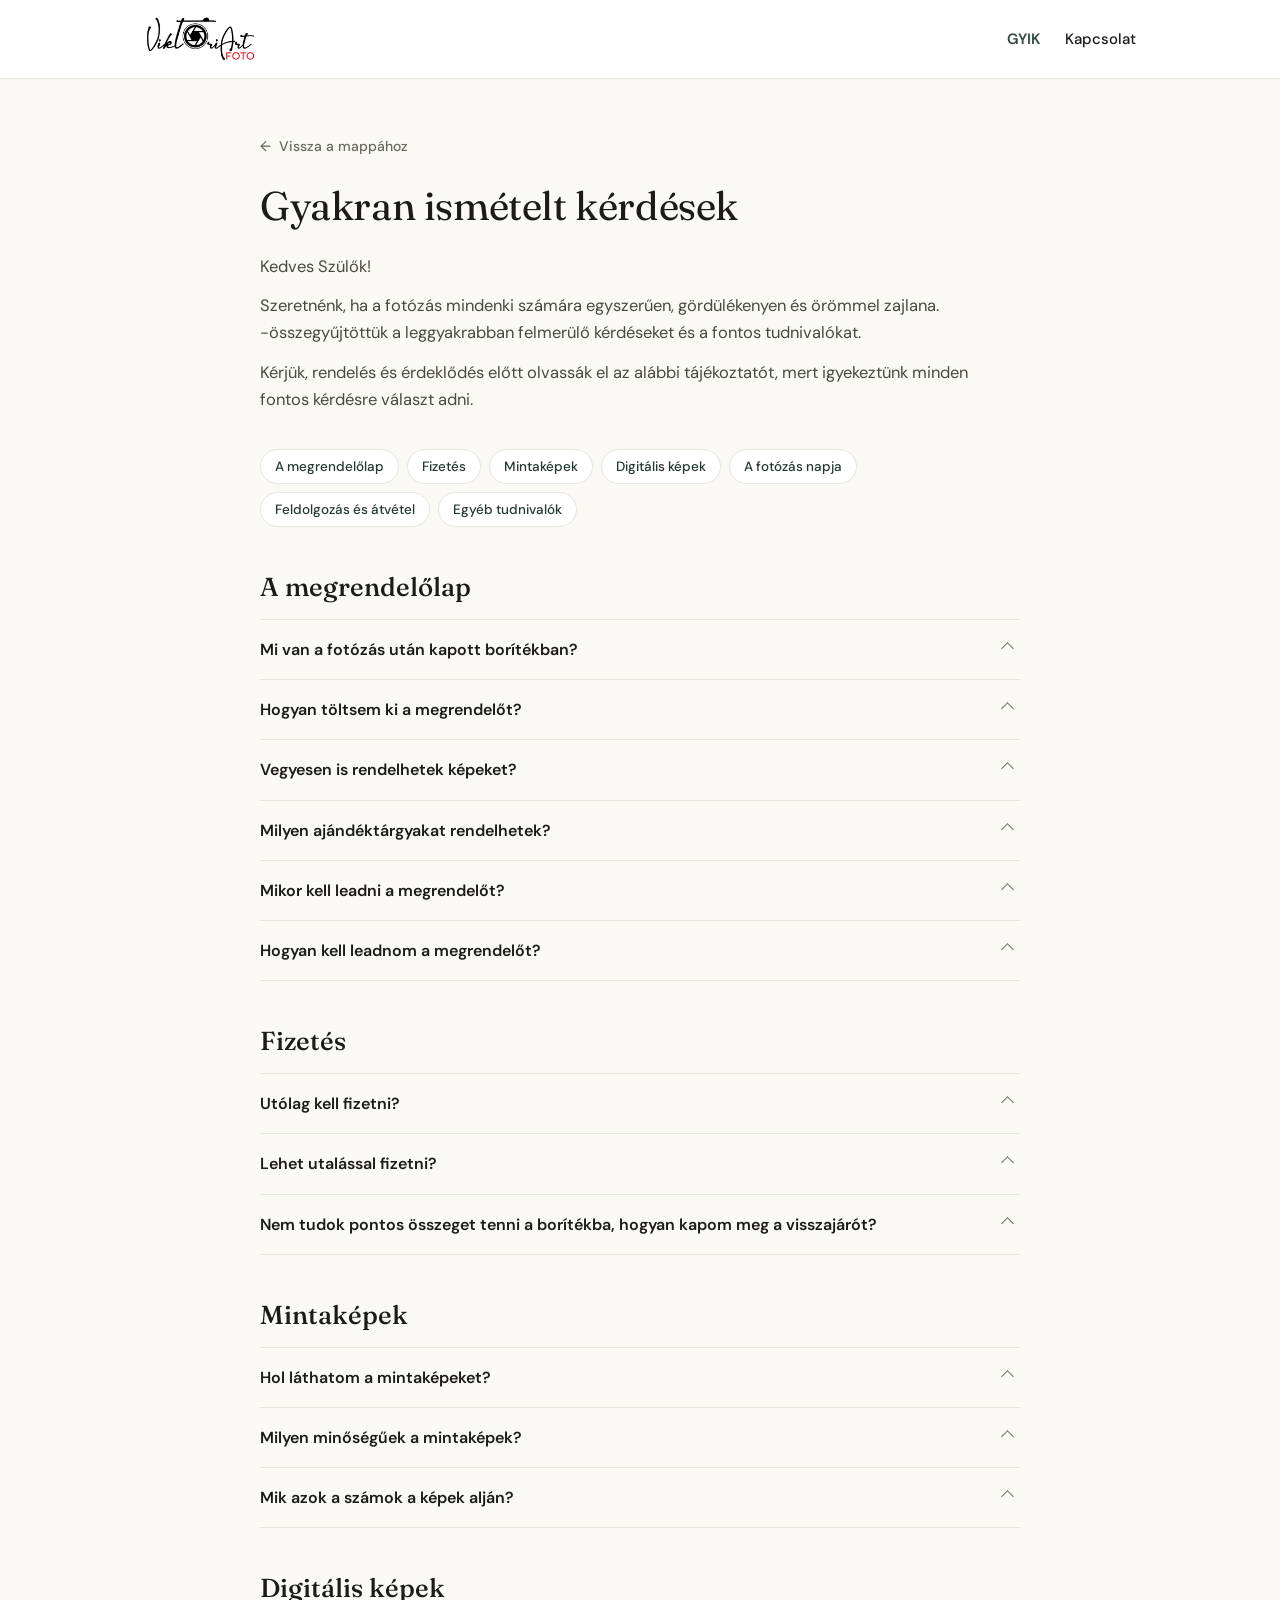
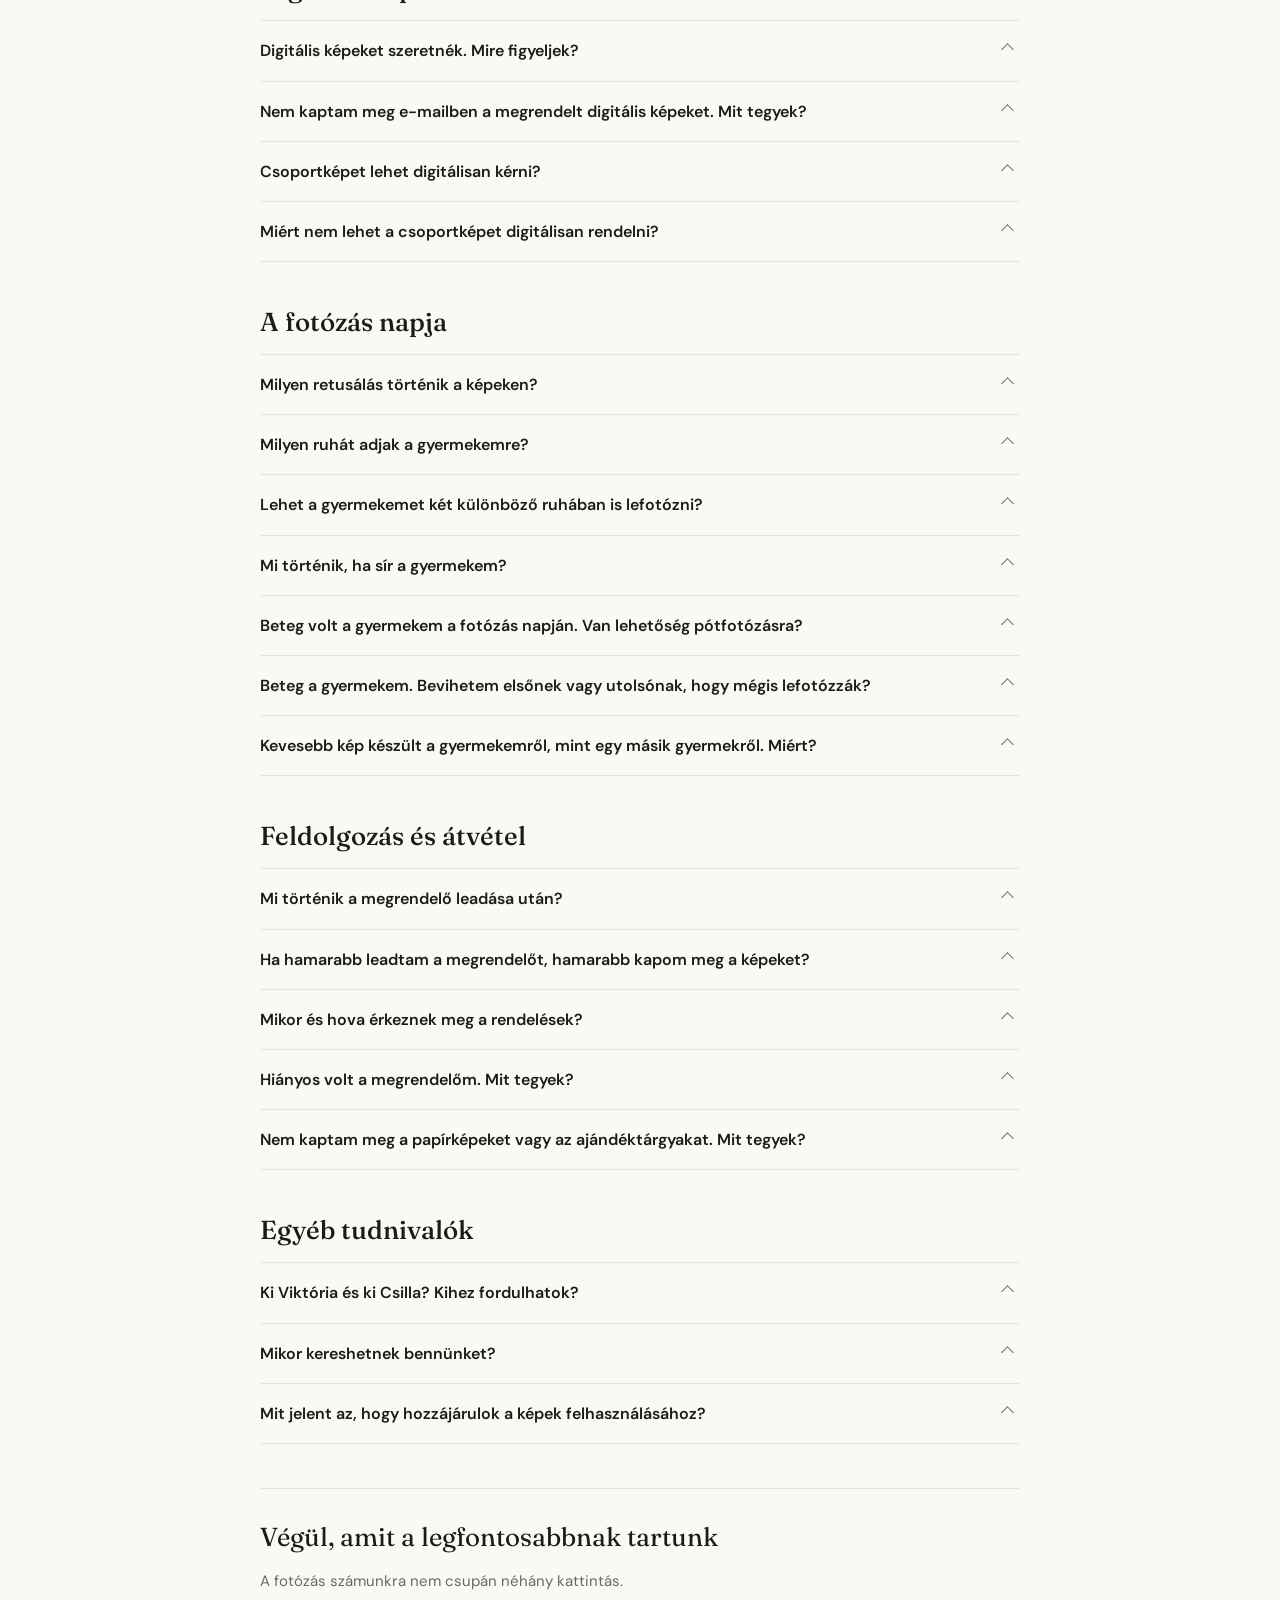
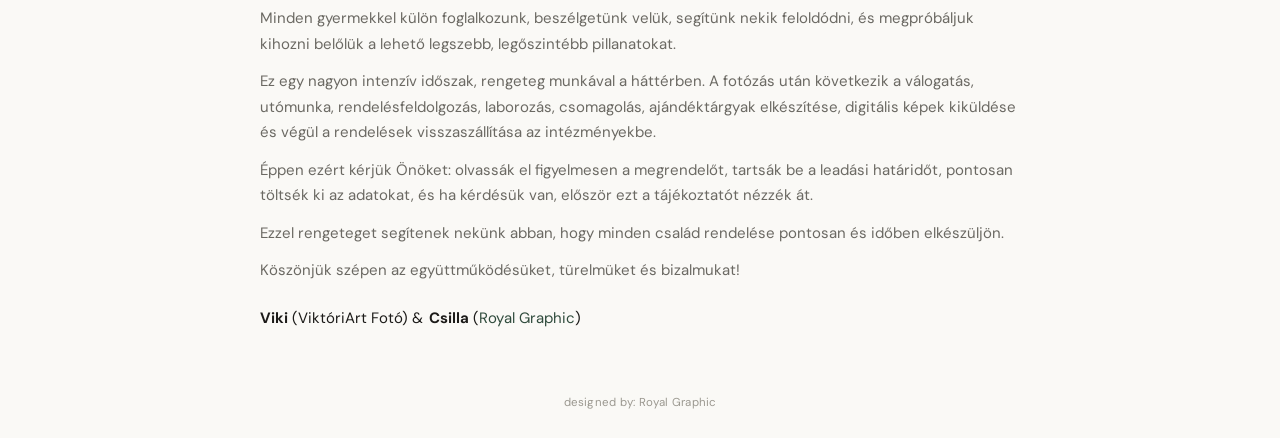
==== gyik.html @ d62c6953 "Update gyik.html" ====
<!doctype html>
<html lang="hu">

<head>
  <meta charset="utf-8">
  <meta name="viewport" content="width=device-width, initial-scale=1">
  <meta name="robots" content="noindex, nofollow">
  <meta name="referrer" content="no-referrer">
  <meta name="description" content="Tudnivalók a fotózásról, a megrendelésről és a képek átvételéről.">
  <meta name="theme-color" content="#FAF9F6">
  <title>Gyakran ismételt kérdések - ViktóriArt Fotó</title>
  <link rel="icon" type="image/png" href="favicon.png">
  <link rel="preconnect" href="https://fonts.googleapis.com">
  <link rel="preconnect" href="https://fonts.gstatic.com" crossorigin>
  <link
    href="https://fonts.googleapis.com/css2?family=DM+Sans:wght@400;500;700&family=Fraunces:opsz,wght@9..144,400;9..144,500&display=swap"
    rel="stylesheet">
  <link rel="stylesheet" href="styles.css">
</head>

<body>
  <div class="page">

    <header class="site-header">
      <div class="header-inner">
        <a href="index.html" aria-label="ViktóriArt Fotó - mintaképek" class="site-logo">
          <img src="logo.png" alt="ViktóriArt Fotó" class="site-logo-img">
        </a>
        <nav aria-label="Fő navigáció" class="site-nav">
          <a href="gyik.html" aria-current="page" class="nav-link-active">GYIK</a>
          <a href="kapcsolat.html" class="nav-link-alt">Kapcsolat</a>
        </nav>
      </div>
    </header>

    <main class="page-main">
      <div class="content-wide">

        <a href="index.html" class="back-link back-link-base"><span aria-hidden="true" class="arrow">←</span>Vissza a
          mappához</a>

        <h1 class="faq-title">Gyakran ismételt kérdések</h1>

        <p class="faq-intro">Kedves Szülők!</p>
        <p class="faq-intro-2">Szeretnénk, ha a fotózás mindenki számára egyszerűen, gördülékenyen és örömmel zajlana.
          -összegyűjtöttük a leggyakrabban felmerülő kérdéseket és a fontos tudnivalókat.</p>
        <p class="faq-intro-last">Kérjük, rendelés és érdeklődés előtt olvassák el az alábbi tájékoztatót, mert
          igyekeztünk minden fontos kérdésre választ adni.</p>

        <nav aria-label="Témakörök" class="topic-nav">
          <a href="#megrendelo" class="topic-chip">A megrendelőlap</a>
          <a href="#fizetes" class="topic-chip">Fizetés</a>
          <a href="#mintakepek" class="topic-chip">Mintaképek</a>
          <a href="#digitalis" class="topic-chip">Digitális képek</a>
          <a href="#fotozas" class="topic-chip">A fotózás napja</a>
          <a href="#atvetel" class="topic-chip">Feldolgozás és átvétel</a>
          <a href="#egyeb" class="topic-chip">Egyéb tudnivalók</a>
        </nav>

        <section id="megrendelo" class="faq-section">
          <h2 class="faq-section-title">A megrendelőlap</h2>
          <div class="faq-list">

            <details class="faq-item">
              <summary class="faq-question">Mi van a fotózás után kapott borítékban?<span class="chev faq-chevron"
                  aria-hidden="true"></span></summary>
              <div class="faq-answer">
                <p class="answer-p">Minden gyermek a fotózás után kap egy lezárt borítékot, amelyben 2 db megrendelőlap
                  található:</p>
                <ul class="answer-list">
                  <li><span class="form-red"><strong>Piros megrendelőlap </strong>(ViktóriArt Fotó):</span> a fényképek
                    megrendelésére szolgál.</li>
                  <li><span class="form-blue"><strong>Kék megrendelőlap </strong>(Royal Graphic):</span> az
                    ajándéktárgyak
                    megrendelésére szolgál.</li>
                </ul>
                <p class="answer-p-last">Kérjük, a két megrendelőt külön-külön töltsék ki!</p>
              </div>
            </details>

            <details class="faq-item">
              <summary class="faq-question">Hogyan töltsem ki a megrendelőt?<span class="chev faq-chevron"
                  aria-hidden="true"></span></summary>
              <div class="faq-answer">
                <p class="answer-p">A megrendelőt kérjük:</p>
                <ul class="answer-list">
                  <li>pontosan,</li>
                  <li>hiánytalanul,</li>
                  <li>jól olvashatóan,</li>
                  <li>a megfelelő darabszámokkal,</li>
                  <li>a megfelelő méretekkel</li>
                </ul>
                <p class="answer-p">kitölteni.</p>
                <p class="answer-p">A megrendelő alapján készítjük el az Önök rendelését, ezért nagyon fontos, hogy
                  minden adat egyértelmű legyen.</p>
                <p class="answer-p">Ha egy rendelés hiányos vagy nem egyértelmű, nem tudhatjuk biztosan, mi az Önök
                  pontos igénye, így sajnos a rendelés feldolgozása és a kért termék elkészítése is nehézségekbe
                  ütközhet.</p>
                <p class="answer-p-last">Amennyiben úgy érzik, hogy hibásan vagy hiányosan adták le a megrendelést,
                  kérjük, mielőbb vegyék fel velünk a kapcsolatot, és megpróbáljuk orvosolni a problémát.</p>
              </div>
            </details>

            <details class="faq-item">
              <summary class="faq-question">Vegyesen is rendelhetek képeket?<span class="chev faq-chevron"
                  aria-hidden="true"></span></summary>
              <div class="faq-answer">
                <p class="answer-p">Természetesen igen!</p>
                <p class="answer-p">Lehet például:</p>
                <ul class="answer-list">
                  <li>többféle méretű papírképet,</li>
                  <li>különböző képeket,</li>
                  <li>papírképet és digitális képet is</li>
                </ul>
                <p class="answer-p">együttesen rendelni.</p>
                <p class="answer-p-last">A különböző termékek szabadon kombinálhatók a megrendelőlapon feltüntetett
                  lehetőségek szerint.</p>
              </div>
            </details>

            <details class="faq-item">
              <summary class="faq-question">Milyen ajándéktárgyakat rendelhetek?<span class="chev faq-chevron"
                  aria-hidden="true"></span></summary>
              <div class="faq-answer">
                <p class="answer-p">A kék megrendelőlapon található QR kód beolvasásával egyszerűen eljut az oldalra,
                  ahol további fontos információkat és katalógusképeket is talál az elérhető termékekről: <a
                    href="https://royalgraphic.hu/fotos-ajandek" target="_blank" rel="noopener noreferrer"
                    class="link-inline">royalgraphic.hu/fotos-ajandek</a></p>
                <p class="answer-p-last">Érdemes még a rendelés kitöltése előtt átnézni a kínálatot, mert ez sokat
                  segíthet a választásban.</p>
              </div>
            </details>

            <details class="faq-item">
              <summary class="faq-question">Mikor kell leadni a megrendelőt?<span class="chev faq-chevron"
                  aria-hidden="true"></span></summary>
              <div class="faq-answer">
                <p class="answer-p">A megrendelőlap alján minden esetben fel van tüntetve a leadási határidő.</p>
                <p class="answer-p-last">Kérjük, ezt a határidőt tartsák be, hogy minden gyermek rendelése időben
                  feldolgozható legyen.</p>
              </div>
            </details>

            <details class="faq-item">
              <summary class="faq-question">Hogyan kell leadnom a megrendelőt?<span class="chev faq-chevron"
                  aria-hidden="true"></span></summary>
              <div class="faq-answer">
                <p class="answer-p">A megrendelőlapokat a megadott határidőig kérjük:</p>
                <ul class="answer-list">
                  <li>kitölteni,</li>
                  <li>a rendelés ellenértékét beletenni,</li>
                  <li>a borítékot lezárni,</li>
                  <li>majd az intézményben leadni.</li>
                </ul>
                <p class="answer-p-last">A borítékra kérjük írják rá a benne lévő pontos összeget, és lezárt állapotban
                  adják át.</p>
              </div>
            </details>

          </div>
        </section>

        <section id="fizetes" class="faq-section">
          <h2 class="faq-section-title">Fizetés</h2>
          <div class="faq-list">

            <details class="faq-item">
              <summary class="faq-question">Utólag kell fizetni?<span class="chev faq-chevron"
                  aria-hidden="true"></span></summary>
              <div class="faq-answer">
                <p class="answer-p">Nem.</p>
                <p class="answer-p-last">A rendelés ellenértékét kérjük a lezárt borítékba beletenni, és így leadni az
                  intézményben.</p>
              </div>
            </details>

            <details class="faq-item">
              <summary class="faq-question">Lehet utalással fizetni?<span class="chev faq-chevron"
                  aria-hidden="true"></span></summary>
              <div class="faq-answer">
                <p class="answer-p">Nagyon szeretnénk kérni, hogy lehetőség szerint ne utaljanak.</p>
                <p class="answer-p">Több intézmény és nagyon sok rendelés esetén rendkívül nehéz folyamatosan nyomon
                  követni, hogy ki, mikor és milyen összegben utalt.</p>
                <p class="answer-p">Ezért számunkra az a legbiztonságosabb és legegyszerűbb, ha mindenki a lezárt
                  borítékban, az intézményben adja le a megrendelését és az összeget.</p>
                <p class="answer-p-last">Köszönjük, hogy ezzel is segítik a gördülékeny munkánkat!</p>
              </div>
            </details>

            <details class="faq-item">
              <summary class="faq-question">Nem tudok pontos összeget tenni a borítékba, hogyan kapom meg a
                visszajárót?<span class="chev faq-chevron" aria-hidden="true"></span></summary>
              <div class="faq-answer">
                <p class="answer-p-last">Kérjük, pontos összeget tegyen a borítékba, mert visszajárót nem áll módunkban
                  kezelni!</p>
              </div>
            </details>

          </div>
        </section>

        <section id="mintakepek" class="faq-section">
          <h2 class="faq-section-title">Mintaképek</h2>
          <div class="faq-list">

            <details class="faq-item">
              <summary class="faq-question">Hol láthatom a mintaképeket?<span class="chev faq-chevron"
                  aria-hidden="true"></span></summary>
              <div class="faq-answer">
                <p class="answer-p-last">A fotózást követő három munkanapon belül a megadott e-mail címükre érkezni fog
                  egy link, amin keresztül meg tudják nézni a mintaképeket.</p>
              </div>
            </details>

            <details class="faq-item">
              <summary class="faq-question">Milyen minőségűek a mintaképek?<span class="chev faq-chevron"
                  aria-hidden="true"></span></summary>
              <div class="faq-answer">
                <p class="answer-p">A mintaképek:</p>
                <ul class="answer-list">
                  <li>kicsinyített,</li>
                  <li>vízjellel ellátott,</li>
                  <li>alacsonyabb felbontású képek.</li>
                </ul>
                <p class="answer-p-last">A megrendelt digitális képeket később jó minőségben, nagy felbontásban, a
                  korábban mintaképeket tartalmazó mappába tesszük.</p>
              </div>
            </details>

            <details class="faq-item">
              <summary class="faq-question">Mik azok a számok a képek alján?<span class="chev faq-chevron"
                  aria-hidden="true"></span></summary>
              <div class="faq-answer">
                <p class="answer-p">A képek mellett/alján szereplő szám a kép azonosítója, például: <strong
                    class="text-strong">DSC 0123</strong></p>
                <p class="answer-p">A megrendelőlapon kérjük, ezt a pontos képszámot tüntessék fel!</p>
                <p class="answer-p">Ne azt írják, hogy „1. kép”, „2. kép”, „3. kép”.</p>
                <p class="answer-p-last">A képen található azonosító számot írják be, például: DSC 0123.</p>
              </div>
            </details>

          </div>
        </section>

        <section id="digitalis" class="faq-section">
          <h2 class="faq-section-title">Digitális képek</h2>
          <div class="faq-list">

            <details class="faq-item">
              <summary class="faq-question">Digitális képeket szeretnék. Mire figyeljek?<span class="chev faq-chevron"
                  aria-hidden="true"></span></summary>
              <div class="faq-answer">
                <p class="answer-p">A digitálisan megrendelést képek minden esetben az intézményben nyilvántartott
                  e-mail címre kerülnek kiküldésre.</p>
                <p class="answer-p">Hibás vagy hiányzó e-mail-cím esetén nem tudjuk a képeket elküldeni.</p>
                <p class="answer-p-last">Amennyiben a többiek már megkapták a digitális képeket, Ön pedig nem, kérjük,
                  vegyék fel velünk a kapcsolatot.</p>
              </div>
            </details>

            <details class="faq-item">
              <summary class="faq-question">Nem kaptam meg e-mailben a megrendelt digitális képeket. Mit tegyek?<span
                  class="chev faq-chevron" aria-hidden="true"></span></summary>
              <div class="faq-answer">
                <p class="answer-p">Előfordulhat, hogy a Drive vagy az e-mail rendszer nem küldi ki megfelelően az
                  értesítést, illetve technikai probléma lép fel.</p>
                <p class="answer-p">Amennyiben a csoportban a többiek már megkapták a digitális képeiket, kérjük,
                  elsőként nézzék meg a Google Drive-ban a „Velem megosztva” részt.</p>
                <p class="answer-p">Ott meg kell találniuk a gyermekük mappáját.</p>
                <p class="answer-p">Ha ott sem találják, előfordulhat, hogy:</p>
                <ul class="answer-list">
                  <li>hiányos volt a megrendelő,</li>
                  <li>hibás e-mail-cím került megadásra.</li>
                </ul>
                <p class="answer-p-last">Ebben az esetben kérjük, vegyék fel velünk a kapcsolatot.</p>
              </div>
            </details>

            <details class="faq-item">
              <summary class="faq-question">Csoportképet lehet digitálisan kérni?<span class="chev faq-chevron"
                  aria-hidden="true"></span></summary>
              <div class="faq-answer">
                <p class="answer-p">Sajnos nem.</p>
                <p class="answer-p">Csoportkép csak papírképen kérhető.</p>
                <p class="answer-p-last">Ennek oka, hogy a csoportképen több gyermek szerepel, és a digitális kép
                  további felhasználása érintheti más gyermekek személyiségi jogait.</p>
              </div>
            </details>

            <details class="faq-item">
              <summary class="faq-question">Miért nem lehet a csoportképet digitálisan rendelni?<span
                  class="chev faq-chevron" aria-hidden="true"></span></summary>
              <div class="faq-answer">
                <p class="answer-p">A csoportképen több gyermek szerepel, ezért a digitális formában történő továbbadás
                  és esetleges további felhasználás más gyermekek képmáshoz való jogát is érintheti.</p>
                <p class="answer-p-last">Ezért a csoportkép kizárólag 13 x 18 cm méretben, papírképként kérhető.</p>
              </div>
            </details>

          </div>
        </section>

        <section id="fotozas" class="faq-section">
          <h2 class="faq-section-title">A fotózás napja</h2>
          <div class="faq-list">

            <details class="faq-item">
              <summary class="faq-question">Milyen retusálás történik a képeken?<span class="chev faq-chevron"
                  aria-hidden="true"></span></summary>
              <div class="faq-answer">
                <p class="answer-p">Minden képen végzünk alap utómunkát:</p>
                <ul class="answer-list">
                  <li>színkorrekció,</li>
                  <li>fényesség- és tónusbeállítás,</li>
                  <li>vágás,</li>
                  <li>szükséges alapkorrekciók.</li>
                </ul>
                <p class="answer-p">Nagyobb, jól látható sebeket eltávolítunk.</p>
                <p class="answer-p">Ugyanakkor nincs lehetőségünk minden apró részlet retusálására. Nem áll módunkban
                  külön-külön eltávolítani például:</p>
                <ul class="answer-list">
                  <li>egy apró, alig látható sebet,</li>
                  <li>foltot a ruháról,</li>
                  <li>tetoválást,</li>
                  <li>minden kisebb ruházati hibát vagy egyéb apró részletet.</li>
                </ul>
                <p class="answer-p-last">Ezért kérjük Önöket, hogy a fotózás előtt lehetőség szerint ellenőrizzék a
                  gyermek ruháját, és ha nem szeretnék, hogy tetoválás látszódjon, gondoskodjanak annak eltávolításáról.
                </p>
              </div>
            </details>

            <details class="faq-item">
              <summary class="faq-question">Milyen ruhát adjak a gyermekemre?<span class="chev faq-chevron"
                  aria-hidden="true"></span></summary>
              <div class="faq-answer">
                <p class="answer-p">A fotózás előtt előre megmutatjuk az intézménynek a választott hátteret, és
                  elmondjuk, milyen színű ruhákat ajánlunk hozzá.</p>
                <p class="answer-p-last">A konkrét öltözéket természetesen Önökre bízzuk, de érdemes figyelembe venni,
                  hogy egy ünnepi, karácsonyi fotón szép látványt nyújt, ha a gyermek az alkalomhoz illően, rendezett
                  ruhában érkezik.</p>
              </div>
            </details>

            <details class="faq-item">
              <summary class="faq-question">Lehet a gyermekemet két különböző ruhában is lefotózni?<span
                  class="chev faq-chevron" aria-hidden="true"></span></summary>
              <div class="faq-answer">
                <p class="answer-p">Sajnos nincs lehetőség két külön ruhában történő fotózásra.</p>
                <p class="answer-p">Ennek oka, hogy a fotózás nem csupán néhány gyors kép elkészítéséből áll. A
                  gyermekekkel beszélgetünk, megnyerjük a bizalmukat, segítünk nekik feloldódni, beállítjuk őket, és
                  minden gyermekre külön időt szánunk.</p>
                <p class="answer-p-last">Így is arra törekszünk, hogy minden gyermekről szép, változatos sorozat
                  készüljön.</p>
              </div>
            </details>

            <details class="faq-item">
              <summary class="faq-question">Mi történik, ha sír a gyermekem?<span class="chev faq-chevron"
                  aria-hidden="true"></span></summary>
              <div class="faq-answer">
                <p class="answer-p">Semmi gond.</p>
                <p class="answer-p">Amennyiben egy gyermek sír vagy megijed, a gondozónőkkel, óvónőkkel együtt
                  megpróbáljuk megnyugtatni.</p>
                <p class="answer-p">Ha szükséges, várunk egy kicsit, és később újra megpróbáljuk.</p>
                <p class="answer-p">Ha viszont a gyermek továbbra sem szeretné a fotózást, nem erőltetjük. Nem
                  szeretnénk, hogy számára a fotózás kényszer vagy rossz élmény legyen.</p>
                <p class="answer-p-last">Ez egyébként ritkán fordul elő, mert mindenben igyekszünk támogatni a
                  gyermekeket, és játékosan, türelmesen közelítünk hozzájuk.</p>
              </div>
            </details>

            <details class="faq-item">
              <summary class="faq-question">Beteg volt a gyermekem a fotózás napján. Van lehetőség pótfotózásra?<span
                  class="chev faq-chevron" aria-hidden="true"></span></summary>
              <div class="faq-answer">
                <p class="answer-p">Amennyiben több napon keresztül az intézményben tartózkodunk, lehetőség szerint egy
                  másik napon, egy másik csoporttal tud csatlakozni a fotózáshoz. Ezt az intézményben a gondozónőkkel,
                  óvónőkkel egyeztetjük.</p>
                <p class="answer-p">Másik napon előre nem tudjuk garantálni a pótfotózást.</p>
                <p class="answer-p-last">Előfordulhat, hogy pótfotózást később a saját stúdiónkban szervezünk, de ennek
                  lehetősége attól függ, hogy az összes érintett intézményből mekkora igény jelentkezik.</p>
              </div>
            </details>

            <details class="faq-item">
              <summary class="faq-question">Beteg a gyermekem. Bevihetem elsőnek vagy utolsónak, hogy mégis
                lefotózzák?<span class="chev faq-chevron" aria-hidden="true"></span></summary>
              <div class="faq-answer">
                <p class="answer-p">Semmiképpen sem.</p>
                <p class="answer-p">Ennek több oka is van. A beteg gyermek általában:</p>
                <ul class="answer-list">
                  <li>fáradtabb,</li>
                  <li>bágyadtabb,</li>
                  <li>kevésbé jókedvű,</li>
                  <li>könnyebben elsírja magát,</li>
                  <li>és sokszor a betegség a szemén, arcán is látható.</li>
                </ul>
                <p class="answer-p">Még akkor sem biztos, hogy jól érzi magát a fotózáson, ha „csak egy kis megfázásról
                  van szó”, vagy már elmúltak a tünetek, de még otthon tartják biztonsági okokból.</p>
                <p class="answer-p">A gyermek egészsége minden fotónál fontosabb.</p>
                <p class="answer-p">Ráadásul egy beteg gyermek megfertőzheti a többi gyermeket és minket is, nekünk
                  pedig ezt követően további intézményekbe kell mennünk fotózni.</p>
                <p class="answer-p-last">Kérjük, ebben legyenek partnereink!</p>
              </div>
            </details>

            <details class="faq-item">
              <summary class="faq-question">Kevesebb kép készült a gyermekemről, mint egy másik gyermekről. Miért?<span
                  class="chev faq-chevron" aria-hidden="true"></span></summary>
              <div class="faq-answer">
                <p class="answer-p">Kérjük, ne a képek számát hasonlítsák össze!</p>
                <p class="answer-p">Minden gyermekre ugyanannyi figyelmet és időt fordítunk a fotózás során.</p>
                <p class="answer-p">Előfordulhat, hogy egy gyermekről több jól sikerült kép készül, mert például:</p>
                <ul class="answer-list">
                  <li>többféle arckifejezést mutat,</li>
                  <li>többet mosolyog,</li>
                  <li>huncutkodik,</li>
                  <li>változatosabban reagál a helyzetekre.</li>
                </ul>
                <p class="answer-p">Más gyermeknél lehet, hogy kevesebb kép marad meg, mert végig ugyanúgy ült, kevésbé
                  változtatta az arckifejezését, vagy éppen nehezebben oldódott fel.</p>
                <p class="answer-p">A lényeg nem a képek mennyisége, hanem az, hogy a gyermekükről készült sorozatban
                  megtalálják azokat a pillanatokat, amelyeket igazán szépnek éreznek.</p>
                <p class="answer-p-last">Kérjük, ne hasonlítsák össze gyermekük képeit más gyermekekével. Minden gyermek
                  egyedi, és minden gyermekből a számára legszebb pillanatokat szeretnénk megmutatni.</p>
              </div>
            </details>

          </div>
        </section>

        <section id="atvetel" class="faq-section">
          <h2 class="faq-section-title">Feldolgozás és átvétel</h2>
          <div class="faq-list">

            <details class="faq-item">
              <summary class="faq-question">Mi történik a megrendelő leadása után?<span class="chev faq-chevron"
                  aria-hidden="true"></span></summary>
              <div class="faq-answer">
                <p class="answer-p">A folyamat több lépésből áll:</p>
                <ul class="answer-list">
                  <li>a határidő után átvesszük a megrendelőket az intézményből,</li>
                  <li>feldolgozzuk a rendeléseket,</li>
                  <li>a képeket méret és rendelés szerint csoportosítjuk,</li>
                  <li>elvégezzük az utómunkát,</li>
                  <li>elküldjük a képeket a laborba,</li>
                  <li>átvesszük az elkészült papírképeket,</li>
                  <li>gyermekenként összeállítjuk és csomagoljuk a rendeléseket,</li>
                  <li>elkészülnek az ajándéktárgyak,</li>
                  <li>kiküldjük a megrendelt digitális képeket,</li>
                  <li>végül a kész papírképeket és ajándéktárgyakat visszaszállítjuk az intézménybe.</li>
                </ul>
                <p class="answer-p-last">Kérjük türelmüket és megértésüket.</p>
              </div>
            </details>

            <details class="faq-item">
              <summary class="faq-question">Ha hamarabb leadtam a megrendelőt, hamarabb kapom meg a képeket?<span
                  class="chev faq-chevron" aria-hidden="true"></span></summary>
              <div class="faq-answer">
                <p class="answer-p">Nem.</p>
                <p class="answer-p">A megrendeléseket nem folyamatosan, egyesével dolgozzuk fel.</p>
                <p class="answer-p">A leadási határidő után, egyszerre vesszük át az intézményben a megrendelőket, és
                  ezután kezdjük meg azok feldolgozását.</p>
                <p class="answer-p-last">Így tudjuk biztosítani, hogy mindenki rendelése egységesen, követhetően és a
                  lehető leggyorsabban elkészüljön.</p>
              </div>
            </details>

            <details class="faq-item">
              <summary class="faq-question">Mikor és hova érkeznek meg a rendelések?<span class="chev faq-chevron"
                  aria-hidden="true"></span></summary>
              <div class="faq-answer">
                <p class="answer-p">A kész papírképeket és ajándéktárgyakat az intézményben személyesen adjuk át. Saját
                  csoportjukban át tudják átvenni.</p>
                <p class="answer-p">Fontos tudni, hogy a rendelés elkészítésének több lépése van, ezért ez több hetet is
                  igénybe vehet.</p>
                <p class="answer-p-last">Úgy szervezzük a munkát, hogy a rendelések az ünnepek előtt
                  megérkezzenek, így át tudják adni őket szeretteiknek.</p>
              </div>
            </details>

            <details class="faq-item">
              <summary class="faq-question">Hiányos volt a megrendelőm. Mit tegyek?<span class="chev faq-chevron"
                  aria-hidden="true"></span></summary>
              <div class="faq-answer">
                <p class="answer-p">Kérjük, vegyék fel velünk a kapcsolatot!</p>
                <p class="answer-p">Igyekszünk a problémát a lehető leggyorsabban megoldani.</p>
                <p class="answer-p-last">Amennyiben hibás vagy hiányos rendelés miatt kellemetlenség adódik, előre is
                  köszönjük megértésüket és elnézésüket kérjük.</p>
              </div>
            </details>

            <details class="faq-item">
              <summary class="faq-question">Nem kaptam meg a papírképeket vagy az ajándéktárgyakat. Mit tegyek?<span
                  class="chev faq-chevron" aria-hidden="true"></span></summary>
              <div class="faq-answer">
                <p class="answer-p">Ha a többiek már megkapták a rendelésüket, Ön azonban nem, kérjük, vegye fel velünk
                  a kapcsolatot.</p>
                <p class="answer-p">A gyors beazonosítás érdekében minden esetben írja meg:</p>
                <ul class="answer-list">
                  <li>a gyermek teljes nevét,</li>
                  <li>az intézmény nevét,</li>
                  <li>a csoport megnevezését.</li>
                </ul>
                <p class="answer-p-last">Ezek nélkül sokkal nehezebb megtalálnunk a rendelést.</p>
              </div>
            </details>

          </div>
        </section>

        <section id="egyeb" class="faq-section">
          <h2 class="faq-section-title">Egyéb tudnivalók</h2>
          <div class="faq-list">

            <details class="faq-item">
              <summary class="faq-question">Ki Viktória és ki Csilla? Kihez fordulhatok?<span class="chev faq-chevron"
                  aria-hidden="true"></span></summary>
              <div class="faq-answer">
                <p class="answer-p"><strong class="text-strong-alt">Viktória</strong> – ő a fotós (ViktóriArt Fotó). A
                  fotózással, képekkel, mintaképekkel, digitális képekkel kapcsolatos kérdésekben őt keressék.</p>
                <p class="answer-p"><strong class="text-strong">Csilla</strong> – ő a grafikus (Royal Graphic), az
                  ajándéktárgyak elkészítésében vesz részt. Az ajándéktárgyakkal kapcsolatos kérdésekben ő tud segíteni.
                </p>
                <p class="answer-p-last">A rendelhető ajándéktárgyakról és egyéb szolgáltatásairól további információt
                  az alábbi <a href="https://royalgraphic.hu/fotos-ajandek" target="_blank" rel="noopener noreferrer"
                    class="link-inline">oldalon</a> talál.</p>
              </div>
            </details>

            <details class="faq-item">
              <summary class="faq-question">Mikor kereshetnek bennünket?<span class="chev faq-chevron"
                  aria-hidden="true"></span></summary>
              <div class="faq-answer">
                <p class="answer-p">Ez az időszak a fotós számára rendkívül intenzív, ezért sajnos napközben nem tud
                  folyamatosan telefonokat fogadni.</p>
                <p class="answer-p">Az e-mailekre is korlátozottan tud válaszolni. Előfordulhat, hogy egy e-mail csak
                  este, vagy akár 2–3 nappal később jut el hozzá és kerül megválaszolásra.</p>
                <p class="answer-p">Ezért kérjük, hogy elsőként mindig olvassák el ezt a tájékoztatót, mert igyekeztünk
                  a leggyakoribb kérdésekre itt választ adni.</p>
                <p class="answer-p">Amennyiben itt nem találják a választ, a fotós telefonon 12:00 és 14:00 óra között
                  tud hívást fogadni.</p>
                <p class="answer-p-last">Köszönjük a türelmüket és megértésüket!</p>
              </div>
            </details>

            <details class="faq-item">
              <summary class="faq-question">Mit jelent az, hogy hozzájárulok a képek felhasználásához?<span
                  class="chev faq-chevron" aria-hidden="true"></span></summary>
              <div class="faq-answer">
                <p class="answer-p">A hozzájárulás kizárólag arra vonatkozik, hogy a ViktóriaArt Fotó oldalán esetenként
                  megjelenhessen egy-egy gyermek fotója.</p>
                <p class="answer-p">Ezeket kizárólag saját oldalamon használom: referenciaként, vagy azért, mert készült
                  egy különösen szép, kedves pillanat.</p>
                <p class="answer-p">Más célra és más felületen nem használom fel a gyermekek fotóit.</p>
                <p class="answer-p-last">Fontos azonban, hogy még hozzájárulás esetén sem jelenti ez azt, hogy a gyermek
                  fotója biztosan megjelenik. Csak néhány, általam kiválasztott képet szoktam megosztani, és
                  előfordulhat, hogy egy adott gyermek képe egyáltalán nem kerül ki.</p>
              </div>
            </details>

          </div>
        </section>

        <div class="closing">
          <h2 class="closing-title">Végül, amit a legfontosabbnak tartunk</h2>
          <p class="closing-lead">A fotózás számunkra nem csupán néhány kattintás.</p>
          <p class="closing-p">Minden gyermekkel külön foglalkozunk, beszélgetünk velük, segítünk nekik feloldódni, és
            megpróbáljuk kihozni belőlük a lehető legszebb, legőszintébb pillanatokat.</p>
          <p class="closing-p">Ez egy nagyon intenzív időszak, rengeteg munkával a háttérben. A fotózás után következik
            a válogatás, utómunka, rendelésfeldolgozás, laborozás, csomagolás, ajándéktárgyak elkészítése, digitális
            képek kiküldése és végül a rendelések visszaszállítása az intézményekbe.</p>
          <p class="closing-p">Éppen ezért kérjük Önöket: olvassák el figyelmesen a megrendelőt, tartsák be a leadási
            határidőt, pontosan töltsék ki az adatokat, és ha kérdésük van, először ezt a tájékoztatót nézzék át.</p>
          <p class="closing-p">Ezzel rengeteget segítenek nekünk abban, hogy minden család rendelése pontosan és időben
            elkészüljön.</p>
          <p class="closing-p-last">Köszönjük szépen az együttműködésüket, türelmüket és bizalmukat!</p>
          <p class="signature"><span class="sig-group"><strong class="sig-name">Viki</strong> <span
                class="sig-detail">(ViktóriArt Fotó)</span> &amp;</span> <span class="sig-group"><strong
                class="sig-name">Csilla</strong> <span class="sig-detail">(<a href="https://royalgraphic.hu"
                  target="_blank" rel="noopener noreferrer" class="link-inline">Royal Graphic</a>)</span></span></p>
        </div>

      </div>
    </main>

    <footer class="site-footer">
      <p class="footer-text">designed by: <a href="https://royalgraphic.hu" target="_blank" rel="noopener noreferrer"
          class="footer-link">Royal Graphic</a></p>
    </footer>

  </div>
  <script src="app.js" defer></script>
</body>

</html>
---- styles.css ----
@charset "utf-8";

/* ViktóriArt Fotó – mintakép-mappa oldalai */

*, *::before, *::after { box-sizing: border-box; }

body {
  margin: 0;
  background: #FAF9F6;
  font-family: 'DM Sans', system-ui, sans-serif;
  color: #1C1B19;
  -webkit-font-smoothing: antialiased;
}

img { max-width: 100%; }

a {text-decoration: none;}

/* harmonika */
summary { list-style: none; }
summary::-webkit-details-marker { display: none; }
summary span.chev { transform: rotate(-135deg); }
details[open] summary span.chev { transform: rotate(45deg); }

/* nyilak */
.gift-link:hover span { transform: translateX(4px); }
.back-link:hover span { transform: translateX(-4px); }

/* elfogadó pipa és főgomb */
.consent input:checked + .box {
  background: #2F4B3C;
  border-color: #2F4B3C;
  background-image: url("data:image/svg+xml,%3Csvg xmlns='http://www.w3.org/2000/svg' viewBox='0 0 20 20' fill='none' stroke='white' stroke-width='2.4' stroke-linecap='round' stroke-linejoin='round'%3E%3Cpath d='M5 10.5l3.5 3.5L15 7'/%3E%3C/svg%3E");
  background-size: 20px 20px;
  background-position: center;
  background-repeat: no-repeat;
}

.box {
  flex: 0 0 auto;
  width: 22px;
  height: 22px;
  margin-top: 1px;
  border-radius: 6px;
  border: 1.5px solid #CFCBC0;
  background: #FFFFFF;
  transition: background 0.15s ease, border-color 0.15s ease;
}

.consent input:focus-visible + .box { outline: 2px solid #2F4B3C; outline-offset: 2px; }

.consent:has(input:checked) + .cta {
  background: #2F4B3C;
  border-color: #2F4B3C;
  color: #FFFFFF;
}
.consent:has(input:checked) + .cta:hover {
  background: #24392D;
  border-color: #24392D;
}

[hidden] { display: none !important; }

/* generált elemstílusok */
.page { min-height: 100vh; display: flex; flex-direction: column; background: #FAF9F6; }
.site-header { background: #FFFFFF; border-bottom: 1px solid #E7E4DD; }
.header-inner { max-width: 1040px; margin: 0 auto; padding: 16px 24px; display: flex; flex-wrap: wrap; align-items: center; justify-content: space-between; gap: 12px 16px; }
.site-logo { display: flex; align-items: center; flex-shrink: 0; }
.site-logo-img { height: clamp(34px, 8vw, 46px); width: auto; max-width: 100%; display: block; }
.site-nav { display: flex; align-items: center; gap: 24px; min-width: max-content; }
.nav-link { color: #1C1B19; text-decoration: none; font-size: 15px; font-weight: 500; letter-spacing: 0.01em; }
.nav-link:hover { color: #E30613; }
.page-main { flex: 1; display: flex; justify-content: center; padding: 56px 24px 24px; }
.content { width: 100%; max-width: 620px; }
.page-title { font-family: 'Fraunces', Georgia, serif; font-weight: 400; font-size: 40px; line-height: 1.15; margin: 0 0 20px; letter-spacing: -0.01em; }
.intro-primary { margin: 0 0 14px; font-size: 16.5px; line-height: 1.65; color: #4A4843; text-wrap: pretty; }
.text-strong { color: #1C1B19; font-weight: 600; }
.intro-secondary { margin: 0 0 12px; font-size: 13.5px; line-height: 1.6; color: #9E9B93; text-wrap: pretty; }
.intro-secondary-last { margin: 0 0 36px; font-size: 13.5px; line-height: 1.6; color: #9E9B93; text-wrap: pretty; }
.notice-card { background: #FFFFFF; border: 1px solid #E7E4DD; border-radius: 16px; padding: 28px 28px 24px; }
.notice-title { font-family: 'Fraunces', Georgia, serif; font-size: 22px; font-weight: 500; margin: 0 0 14px; color: #1C1B19; }
.notice-scroll { max-height: 190px; overflow-y: auto; padding-right: 14px; margin: 0 0 24px; border-left: 2px solid #EEF2EF; padding-left: 16px; }
.notice-text { margin: 0 0 12px; font-size: 14.5px; line-height: 1.7; color: #6B6963; }
.notice-text-last { margin: 0; font-size: 14.5px; line-height: 1.7; color: #6B6963; }
.link-inline { color: #2F4B3C; font-weight: 600; text-decoration: none; }
.link-inline:hover { color: #E30613; }
.consent-row { display: flex; align-items: flex-start; gap: 12px; cursor: pointer; font-size: 15px; line-height: 1.5; color: #1C1B19; margin: 0 0 20px; }
.consent-input { position: absolute; opacity: 0; width: 22px; height: 22px; margin: 0; }
button {border: none;}
.button-primary { width: 100%; padding: 15px 20px; font-family: 'DM Sans', sans-serif; font-size: 15.5px; font-weight: 600; border-radius: 10px; cursor: pointer; background: #FFFFFF; border: 1.5px solid #2F4B3C; color: #2F4B3C; transition: background 0.15s ease; }
.button-primary:hover { border: 1.5px solid #2F4B3C; background: #EEF2EF; }
.button-secondary { min-width: 160px; padding: 15px 30px; font-family: 'DM Sans', sans-serif; font-size: 15.5px; font-weight: 600; border-radius: 10px; cursor: pointer; background: #E30613; color: #ffffff; transition: background 0.15s ease; }
.button-secondary:hover { background: rgb(181, 0, 12); }
.status-note { margin: 16px 0 0; padding: 12px 14px; background: #FBF3E6; border: 1px solid #E9D2A6; border-radius: 8px; font-size: 13.5px; line-height: 1.55; color: #7A5B1E; }
.gift-block { margin: 40px 0 0; padding-top: 28px; border-top: 1px solid #E7E4DD; display: flex; flex-wrap: wrap; align-items: baseline; gap: 10px 16px; }
.gift-text { margin: 0; font-size: 15px; line-height: 1.65; color: #4A4843; text-wrap: pretty; }
.gift-cta { display: inline-flex; align-items: center; gap: 8px; color: #2F4B3C; text-decoration: none; font-size: 14.5px; font-weight: 600; white-space: nowrap; }
.gift-cta:hover { color: #E30613; }
.arrow { display: inline-block; transition: transform 0.18s ease; }
.site-footer { padding: 40px 24px 28px; text-align: center; }
.footer-text { margin: 0; font-size: 11.5px; color: #9B9890; letter-spacing: 0.02em; }
.footer-link { color: #9B9890; text-decoration: none; }
.footer-link:hover { color: #E30613; }
.modal-backdrop { position: fixed; inset: 0; background: rgba(28, 27, 25, 0.45); padding: 24px; z-index: 50; display: flex; align-items: center; justify-content: center; }
.modal-box { background: #FFFFFF; border-radius: 14px; max-width: 400px; width: 100%; padding: 28px 26px 24px; box-shadow: 0 12px 44px rgba(28, 27, 25, 0.22); }
.modal-text { margin: 0 0 20px; font-size: 15.5px; line-height: 1.55; color: #1C1B19; }
.modal-button { width: 100%; padding: 12px 18px; font-family: 'DM Sans', sans-serif; font-size: 15px; font-weight: 600; border-radius: 9px; border: none; background: #2F4B3C; color: #FFFFFF; cursor: pointer; }
.modal-button:hover { background: #24392D; }
.nav-link-active { color: #2F4B3C; text-decoration: none; font-size: 15px; font-weight: 600; }
.nav-link-alt { color: #1C1B19; text-decoration: none; font-size: 15px; font-weight: 500; }
.nav-link-alt:hover { color: #E30613; }
.content-wide { width: 100%; max-width: 760px; }
.back-link-base { display: inline-flex; align-items: center; gap: 8px; color: #6B6963; text-decoration: none; font-size: 14px; font-weight: 500; margin: 0 0 28px; }
.back-link-base:hover { color: #E30613; }
.faq-title { font-family: 'Fraunces', Georgia, serif; font-weight: 400; font-size: 40px; line-height: 1.15; margin: 0 0 24px; letter-spacing: -0.01em; }
.faq-intro { margin: 0 0 12px; font-size: 16.5px; line-height: 1.65; color: #4A4843; }
.faq-intro-2 { margin: 0 0 12px; font-size: 16.5px; line-height: 1.65; color: #4A4843; text-wrap: pretty; }
.faq-intro-last { margin: 0 0 36px; font-size: 16.5px; line-height: 1.65; color: #4A4843; text-wrap: pretty; }
.topic-nav { display: flex; flex-wrap: wrap; gap: 8px; margin: 0 0 44px; }
.topic-chip { display: inline-flex; align-items: center; flex: 0 0 auto; white-space: nowrap; padding: 8px 14px; border: 1px solid #E7E4DD; border-radius: 999px; background: #FFFFFF; color: #24392D; text-decoration: none; font-size: 13.5px; font-weight: 500; }
.topic-chip:hover { background: #EEF2EF; border-color: #2F4B3C; color: #24392D; }
.faq-section { margin: 0 0 44px; }
.faq-section-title { font-family: 'Fraunces', Georgia, serif; font-size: 26px; font-weight: 500; margin: 0 0 4px; color: #1C1B19; }
.faq-list { border-top: 1px solid #E7E4DD; margin-top: 16px; }
.faq-item { border-bottom: 1px solid #E7E4DD; }
.faq-question { cursor: pointer; padding: 18px 36px 18px 0; font-size: 16px; font-weight: 600; color: #1C1B19; line-height: 1.45; position: relative; }
.faq-chevron { position: absolute; right: 8px; top: 24px; width: 9px; height: 9px; border-right: 1.6px solid #6B6963; border-bottom: 1.6px solid #6B6963; transition: transform 0.2s ease; }
.faq-answer { padding: 0 28px 22px 0; font-size: 15px; line-height: 1.7; color: #6B6963; }
.answer-p { margin: 0 0 12px; }
.answer-list { margin: 0 0 12px; padding-left: 20px; display: grid; gap: 4px; }
.form-red { color: #E30613; }
.form-blue { color: #00B3CC; }
.answer-p-last { margin: 0; }
.answer-note { margin-top: 16px; padding: 16px 18px; background: #EEF2EF; border-radius: 12px; }
.answer-note-p { margin: 0 0 10px; color: #1C1B19; }
.answer-note-strong { color: #24392D; font-weight: 600; }
.answer-note-p-last { margin: 0; color: #1C1B19; }
.text-strong-alt { color: rgb(28, 27, 25); font-weight: 600; }
.closing { margin: 8px 0 0; padding: 32px 0 0; border-top: 1px solid #E7E4DD; }
.closing-title { font-family: 'Fraunces', Georgia, serif; font-weight: 400; font-size: 26px; margin: 0 0 16px; color: #1C1B19; }
.closing-lead { margin: 0 0 12px; font-size: 15px; line-height: 1.7; color: #6B6963; }
.closing-p { margin: 0 0 12px; font-size: 15px; line-height: 1.7; color: #6B6963; text-wrap: pretty; }
.closing-p-last { margin: 0 0 22px; font-size: 15px; line-height: 1.7; color: #6B6963; }
.signature { margin: 0; font-size: 15px; line-height: 1.7; color: #1C1B19; font-weight: 400; display: flex; flex-wrap: wrap; column-gap: 6px; row-gap: 2px; }
.sig-group { white-space: nowrap; }
.sig-name { font-weight: 700; }
.sig-detail { font-weight: 400; }
.sig-detail .link-inline { font-weight: 400; }
.contact-lead { margin: 0 0 16px; font-size: 16.5px; line-height: 1.65; color: #4A4843; text-wrap: pretty; }
.contact-lead-link { color: rgb(47, 75, 60); font-weight: 600; text-decoration: none; }
.contact-lead-last { margin: 0 0 32px; font-size: 16.5px; line-height: 1.65; color: #4A4843; text-wrap: pretty; }
.phone-card { display: block; background: #ffffff; border: 1px solid #E7E4DD; border-radius: 16px; padding: 22px 24px; text-decoration: none; transition: border-color 0.15s ease; }
.phone-card:hover { border-color: #2F4B3C; }
.phone-label { display: block; font-size: 12.5px; color: #6B6963; margin-bottom: 6px; letter-spacing: 0.02em; }
.phone-number { display: block; font-size: 22px; font-weight: 600; color: #24392D; font-variant-numeric: tabular-nums; }
.email-line { margin: 14px 0 0; font-size: 13.5px; line-height: 1.6; color: #9E9B93; }
.email-link { color: #6B6963; font-weight: 500; text-decoration: none; overflow-wrap: anywhere; }
.email-link:hover { color: #E30613; }
.contacts-heading { margin: 44px 0 14px; font-size: 11.5px; font-weight: 600; letter-spacing: 0.14em; text-transform: uppercase; color: #9E9B93; }
.contacts-grid { display: grid; grid-template-columns: repeat(auto-fit, minmax(240px, 1fr)); gap: 14px; }
.contact-card { background: #FFFFFF; border: 1px solid #E7E4DD; border-radius: 16px; padding: 26px 26px 28px; display: flex; flex-direction: column; gap: 16px; }
.contact-tag { display: inline-flex; align-self: flex-start; padding: 4px 10px; border-radius: 999px; background: #EEF2EF; color: #24392D; font-size: 11px; font-weight: 600; letter-spacing: 0.06em; text-transform: uppercase; }
.contact-name { font-family: 'Fraunces', Georgia, serif; font-size: 21px; font-weight: 500; margin: 0; color: #1C1B19; }
.contact-text { margin: 0; font-size: 14.5px; line-height: 1.65; color: #6B6963; text-wrap: pretty; }
.contact-lead-last {padding-top: 2rem;}
.contact-lead {padding-bottom: 1rem;}

@media (max-width: 640px) {
  .gift-row { flex-direction: row; align-items: center; text-align: center; justify-content: center; }
}

@media (max-width: 300px) {
  .header-inner { justify-content: center; }
}

@media (max-width: 400px) {
  .signature { justify-content: center; text-align: center; }
}
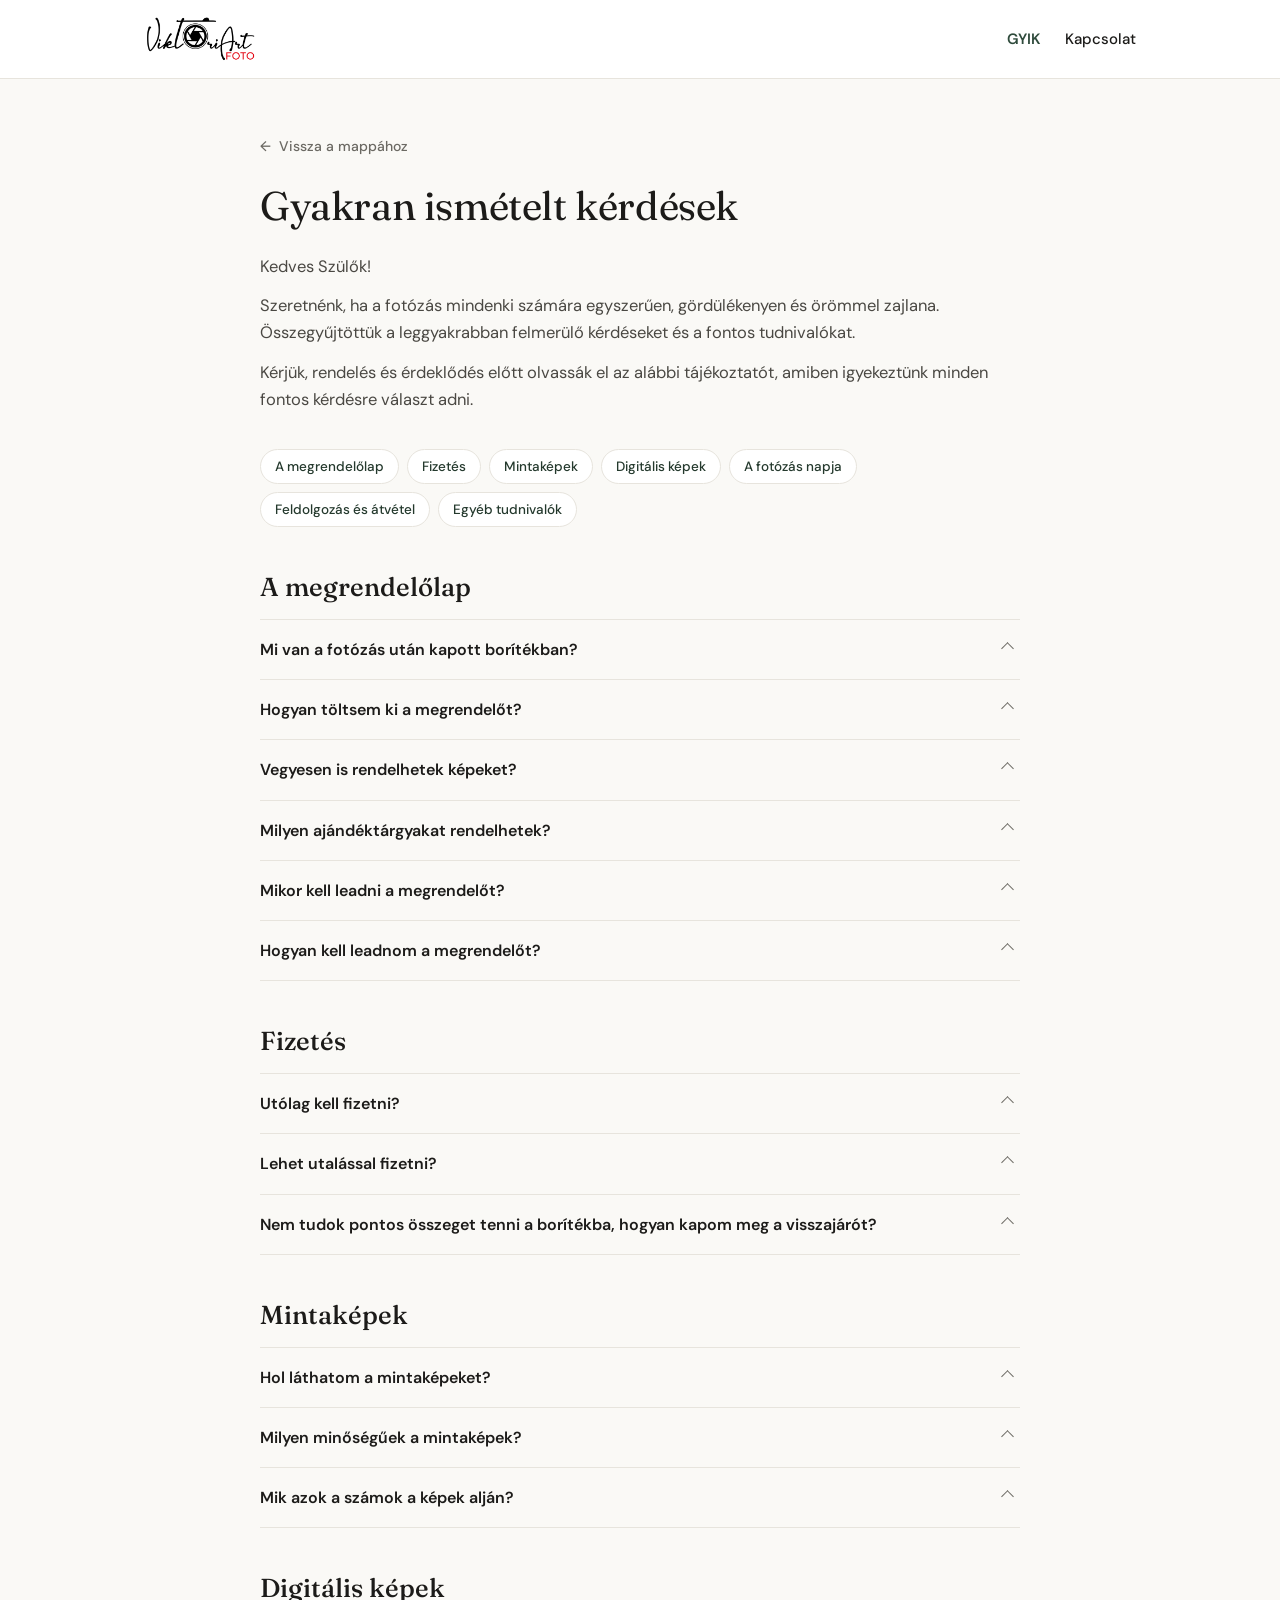
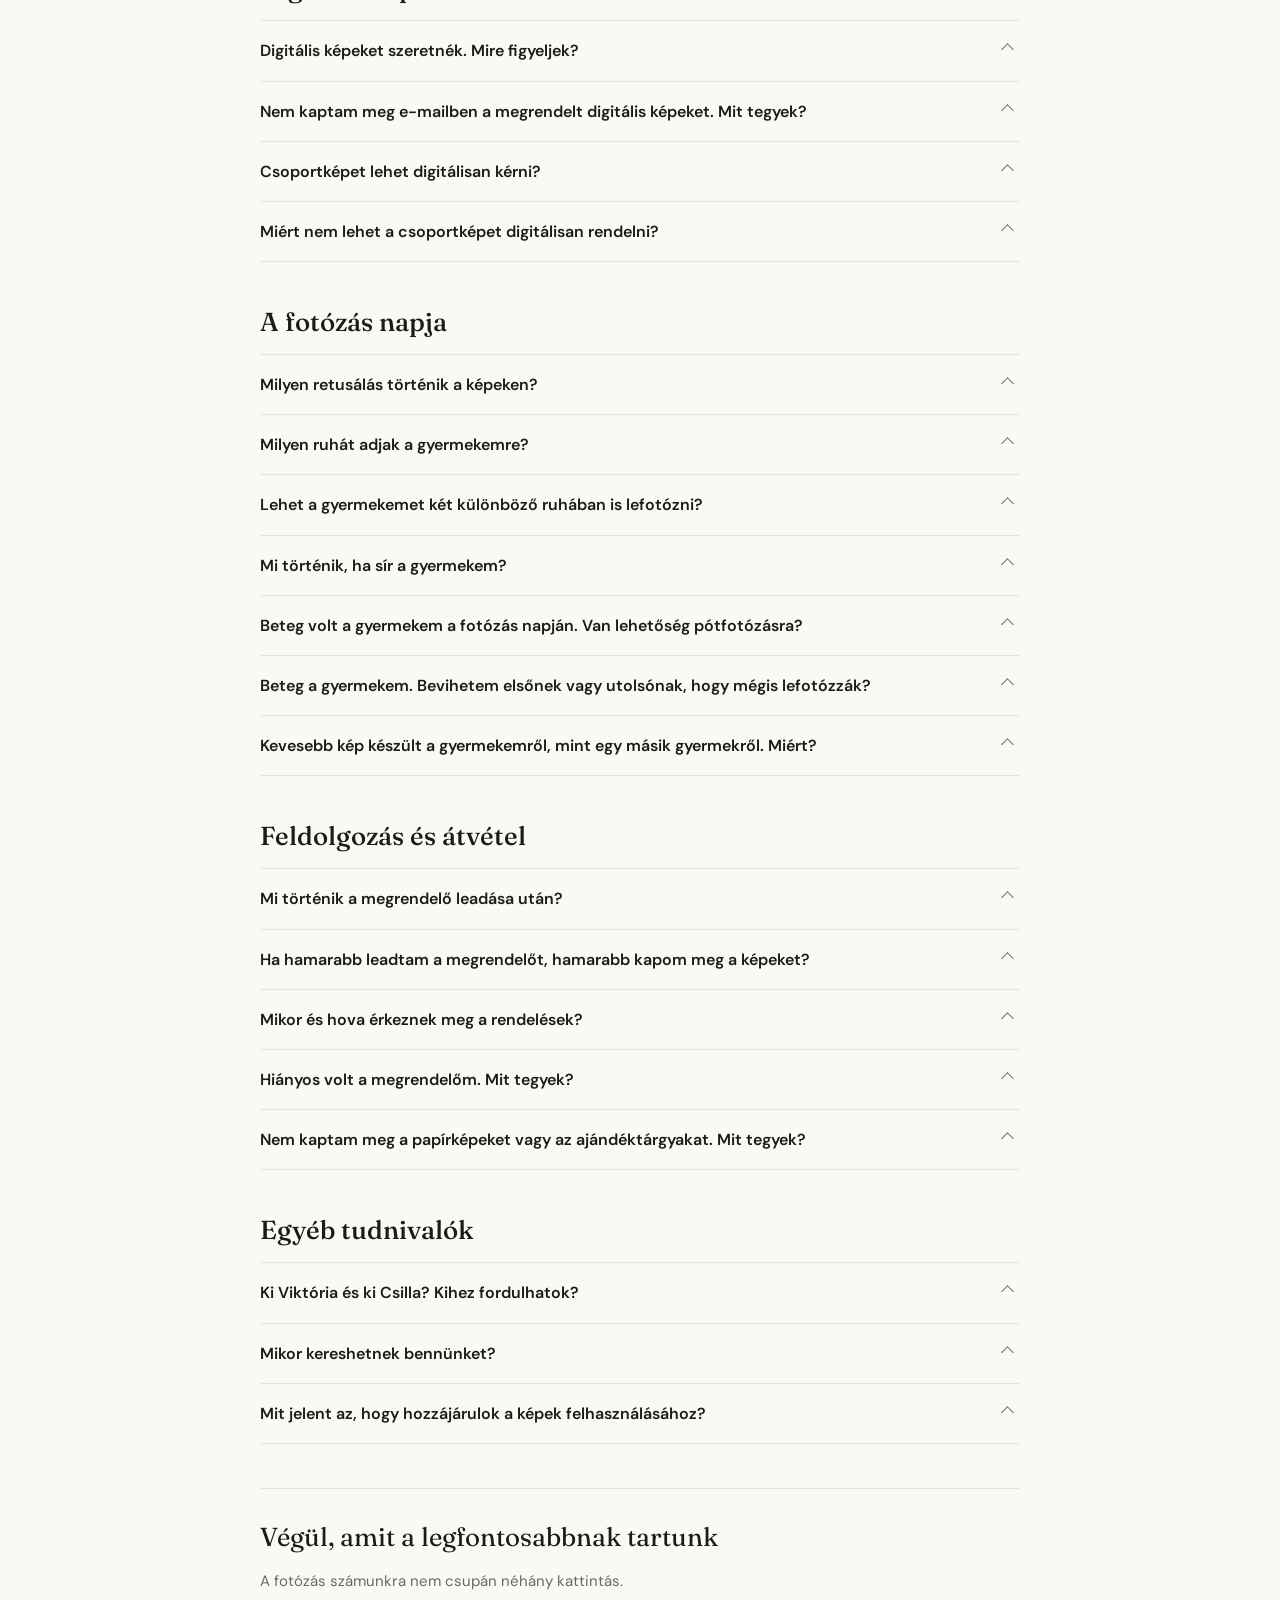
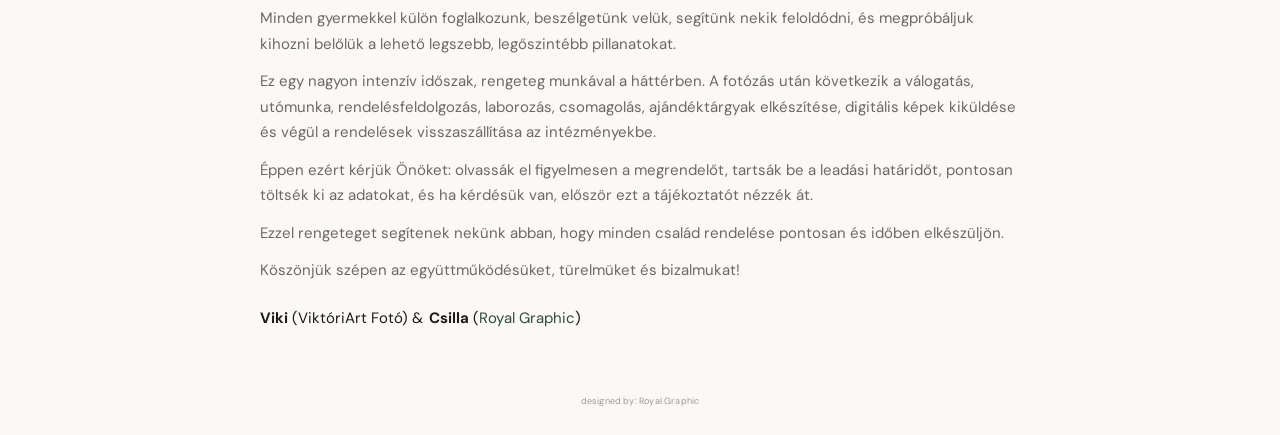
==== commit 91cbb89b: "tt" ====
--- a/gyik.html
+++ b/gyik.html
@@ -43,8 +43,8 @@
 
         <p class="faq-intro">Kedves Szülők!</p>
         <p class="faq-intro-2">Szeretnénk, ha a fotózás mindenki számára egyszerűen, gördülékenyen és örömmel zajlana.
-          -összegyűjtöttük a leggyakrabban felmerülő kérdéseket és a fontos tudnivalókat.</p>
-        <p class="faq-intro-last">Kérjük, rendelés és érdeklődés előtt olvassák el az alábbi tájékoztatót, mert
+          Összegyűjtöttük a leggyakrabban felmerülő kérdéseket és a fontos tudnivalókat.</p>
+        <p class="faq-intro-last">Kérjük, rendelés és érdeklődés előtt olvassák el az alábbi tájékoztatót, amiben
           igyekeztünk minden fontos kérdésre választ adni.</p>
 
         <nav aria-label="Témakörök" class="topic-nav">
@@ -122,12 +122,19 @@
               <summary class="faq-question">Milyen ajándéktárgyakat rendelhetek?<span class="chev faq-chevron"
                   aria-hidden="true"></span></summary>
               <div class="faq-answer">
-                <p class="answer-p">A kék megrendelőlapon található QR kód beolvasásával egyszerűen eljut az oldalra,
-                  ahol további fontos információkat és katalógusképeket is talál az elérhető termékekről: <a
-                    href="https://royalgraphic.hu/fotos-ajandek" target="_blank" rel="noopener noreferrer"
-                    class="link-inline">royalgraphic.hu/fotos-ajandek</a></p>
-                <p class="answer-p-last">Érdemes még a rendelés kitöltése előtt átnézni a kínálatot, mert ez sokat
-                  segíthet a választásban.</p>
+                <p class="answer-p">A kék megrendelőlapon található QR-kód beolvasásával egyszerűen elérheti az
+                  ajándéktárgyak elkészítésében közreműködő partnerem oldalát, ahol további információkat és
+                  katalógusképeket talál az elérhető termékekről:
+                  <a href="https://royalgraphic.hu/fotos-ajandek" target="_blank" rel="noopener noreferrer"
+                    class="link-inline">royalgraphic.hu/fotos-ajandek</a>
+                </p>
+                <p class="answer-p">Érdemes az oldalt már a megrendelőlap kitöltése előtt felkeresni, mert a
+                  termékek megtekintése segíthet a választásban. Ha pedig kérdése merül fel, az oldalon a
+                  kapcsolatfelvételhez szükséges információkat is megtalálja.
+                </p>
+                <p class="answer-p-last">Ha olyan terméket keres, ami nem szerepel a megrendelőlapon, keresse az
+                  ajándéktárgyak készítőjét, és érdeklődjön a lehetőségekről!
+                </p>
               </div>
             </details>
 
@@ -169,7 +176,8 @@
                   aria-hidden="true"></span></summary>
               <div class="faq-answer">
                 <p class="answer-p">Nem.</p>
-                <p class="answer-p-last">A rendelés ellenértékét kérjük a lezárt borítékba beletenni, és így leadni az
+                <p class="answer-p-last">A rendelés pontos ellenértékét kérjük a lezárt borítékba beletenni, és így
+                  leadni az
                   intézményben.</p>
               </div>
             </details>
@@ -207,8 +215,9 @@
               <summary class="faq-question">Hol láthatom a mintaképeket?<span class="chev faq-chevron"
                   aria-hidden="true"></span></summary>
               <div class="faq-answer">
-                <p class="answer-p-last">A fotózást követő három munkanapon belül a megadott e-mail címükre érkezni fog
-                  egy link, amin keresztül meg tudják nézni a mintaképeket.</p>
+                <p class="answer-p-last">A fotózást követő három munkanapon belül az intézményben megadott e-mail
+                  címükre érkezni fog
+                  egy link, amin keresztül elérik a mintaképeket tartalmazó mappát.</p>
               </div>
             </details>
 
@@ -519,10 +528,10 @@
               <summary class="faq-question">Ki Viktória és ki Csilla? Kihez fordulhatok?<span class="chev faq-chevron"
                   aria-hidden="true"></span></summary>
               <div class="faq-answer">
-                <p class="answer-p"><strong class="text-strong-alt">Viktória</strong> – ő a fotós (ViktóriArt Fotó). A
+                <p class="answer-p"><strong class="text-strong-alt">Viktória</strong> - ő a fotós (ViktóriArt Fotó). A
                   fotózással, képekkel, mintaképekkel, digitális képekkel kapcsolatos kérdésekben őt keressék.</p>
-                <p class="answer-p"><strong class="text-strong">Csilla</strong> – ő a grafikus (Royal Graphic), az
-                  ajándéktárgyak elkészítésében vesz részt. Az ajándéktárgyakkal kapcsolatos kérdésekben ő tud segíteni.
+                <p class="answer-p"><strong class="text-strong">Csilla</strong> - ő a grafikus (Royal Graphic), aki az
+                  ajándéktárgyakat készíti, ezzel kapcsolatos kérdésekben ő tud segíteni.
                 </p>
                 <p class="answer-p-last">A rendelhető ajándéktárgyakról és egyéb szolgáltatásairól további információt
                   az alábbi <a href="https://royalgraphic.hu/fotos-ajandek" target="_blank" rel="noopener noreferrer"
@@ -535,13 +544,16 @@
                   aria-hidden="true"></span></summary>
               <div class="faq-answer">
                 <p class="answer-p">Ez az időszak a fotós számára rendkívül intenzív, ezért sajnos napközben nem tud
-                  folyamatosan telefonokat fogadni.</p>
-                <p class="answer-p">Az e-mailekre is korlátozottan tud válaszolni. Előfordulhat, hogy egy e-mail csak
-                  este, vagy akár 2–3 nappal később jut el hozzá és kerül megválaszolásra.</p>
+                  folyamatosan telefonokat fogadni, éz e-mailekre is korlátozottan tud válaszolni. Előfordulhat, hogy
+                  egy e-mail csak
+                  este, vagy akár 2-3 nappal később jut el hozzá és kerül megválaszolásra.</p>
                 <p class="answer-p">Ezért kérjük, hogy elsőként mindig olvassák el ezt a tájékoztatót, mert igyekeztünk
                   a leggyakoribb kérdésekre itt választ adni.</p>
-                <p class="answer-p">Amennyiben itt nem találják a választ, a fotós telefonon 12:00 és 14:00 óra között
+                <p class="answer-p">Amennyiben egyéb kérdésük lenne, a fotós telefonon 12:00 és 14:00 óra között
                   tud hívást fogadni.</p>
+                <p class="answer-p">A grafikus hétköznap, munkaidőben folyamatosan elérhető. </p>
+                <a href="kapcsolat.html" class="gift-link gift-cta link-spaced">Kapcsolat<span aria-hidden="true"
+                    class="arrow">→</span></a>
                 <p class="answer-p-last">Köszönjük a türelmüket és megértésüket!</p>
               </div>
             </details>
--- a/styles.css
+++ b/styles.css
@@ -98,14 +98,14 @@
 .gift-cta:hover { color: #E30613; }
 .arrow { display: inline-block; transition: transform 0.18s ease; }
 .site-footer { padding: 40px 24px 28px; text-align: center; }
-.footer-text { margin: 0; font-size: 11.5px; color: #9B9890; letter-spacing: 0.02em; }
+.footer-text { margin: 0; font-size: 9px; color: #9B9890; letter-spacing: 0.02em; }
 .footer-link { color: #9B9890; text-decoration: none; }
 .footer-link:hover { color: #E30613; }
 .modal-backdrop { position: fixed; inset: 0; background: rgba(28, 27, 25, 0.45); padding: 24px; z-index: 50; display: flex; align-items: center; justify-content: center; }
 .modal-box { background: #FFFFFF; border-radius: 14px; max-width: 400px; width: 100%; padding: 28px 26px 24px; box-shadow: 0 12px 44px rgba(28, 27, 25, 0.22); }
 .modal-text { margin: 0 0 20px; font-size: 15.5px; line-height: 1.55; color: #1C1B19; }
-.modal-button { width: 100%; padding: 12px 18px; font-family: 'DM Sans', sans-serif; font-size: 15px; font-weight: 600; border-radius: 9px; border: none; background: #2F4B3C; color: #FFFFFF; cursor: pointer; }
-.modal-button:hover { background: #24392D; }
+.modal-button { width: 100%; padding: 12px 18px; font-family: 'DM Sans', sans-serif; font-size: 15px; font-weight: 600; border-radius: 9px; border: none; background: #E30613; color: #ffffff; transition: background 0.15s ease;  cursor: pointer; }
+.modal-button:hover { background: rgb(181, 0, 12); }
 .nav-link-active { color: #2F4B3C; text-decoration: none; font-size: 15px; font-weight: 600; }
 .nav-link-alt { color: #1C1B19; text-decoration: none; font-size: 15px; font-weight: 500; }
 .nav-link-alt:hover { color: #E30613; }
@@ -163,7 +163,7 @@
 .contact-name { font-family: 'Fraunces', Georgia, serif; font-size: 21px; font-weight: 500; margin: 0; color: #1C1B19; }
 .contact-text { margin: 0; font-size: 14.5px; line-height: 1.65; color: #6B6963; text-wrap: pretty; }
 .contact-lead-last {padding-top: 2rem;}
-.contact-lead {padding-bottom: 1rem;}
+.contact-lead, .link-spaced {padding-bottom: 1rem;}
 
 @media (max-width: 640px) {
   .gift-row { flex-direction: row; align-items: center; text-align: center; justify-content: center; }
